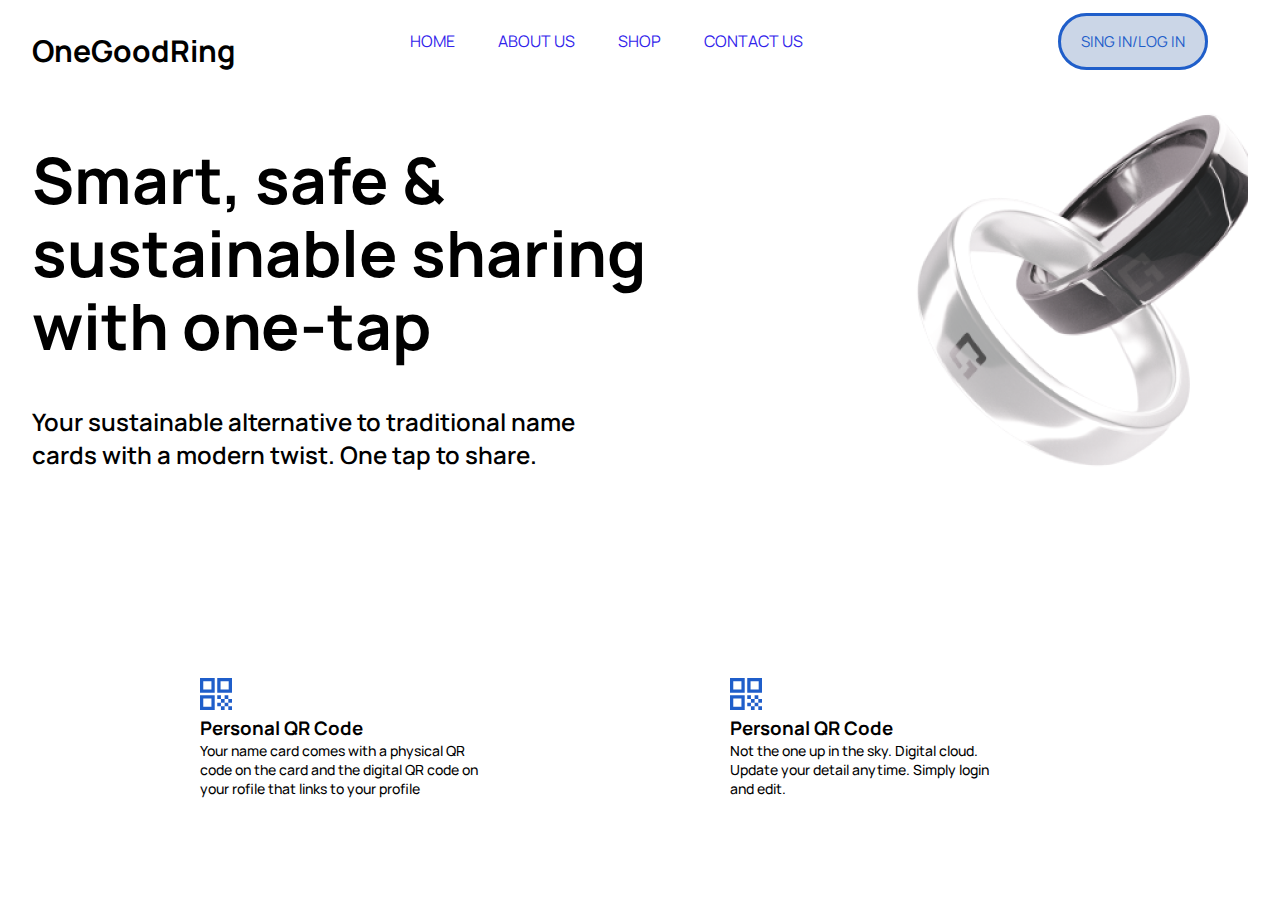
==== Galerey/index.html @ 7e26c716 "commit" ====
<!DOCTYPE html>
<html lang="en">
  <head>
    <link rel="stylesheet" href="style.css" />
    <meta charset="UTF-8" />
    <meta http-equiv="X-UA-Compatible" content="IE=edge" />
    <meta name="viewport" content="width=device-width, initial-scale=1.0" />
    <title>Document</title>
    <link
      href="https://fonts.googleapis.com/css2?family=Kolker+Brush&family=Manrope:wght@200;300;400;500;600;700;800&family=Montserrat:ital,wght@0,100;0,200;0,300;0,400;0,500;0,600;0,700;0,900;1,300;1,400;1,500;1,600;1,800&display=swap"
      rel="stylesheet"
    />
  </head>
  <body>
    <div class="hadder">
      <div class="wrapper">
        <div class="hadder-content">
          <h1 class="logo">OneGoodRing</h1>
          <div class="menuiteams">
            <a href="" class="menuiteam">Home</a>
            <a href="" class="menuiteam">About us</a>
            <a href="" class="menuiteam">Shop</a>
            <a href="" class="menuiteam">Contact us</a>
          </div>
          <div class="buttoms">
            <a href="" class="buttom1">Sing In/Log In</a>
          </div>
        </div>
      </div>
      <div class="offer">
        <div class="wrapper">
          <div class="page">
            <div class="pageleft">
              <h1 class="title">
                Smart, safe & sustainable sharing with one-tap
              </h1>
              <p class="subtitle">
                Your sustainable alternative to traditional name cards with a
                modern twist. One tap to share.
              </p>
            </div>
            <div class="pageright">
              <img
                src="untitled12_bg-1653893782629-removebg-preview 1.png"
                alt=""
                class="pagerightimage"
              />
            </div>
          </div>
        </div>
      </div>
    </div>
    <div class="body">
      <div class="paragrafs">
        <div class="left">
          <div class="part">
            <svg
              width="32"
              height="32"
              viewBox="0 0 32 32"
              fill="none"
              xmlns="http://www.w3.org/2000/svg"
            >
              <path
                d="M0 14.7497V0H14.7073V14.7497H0ZM3.26358 11.4437H11.4437V3.30596H3.26358V11.4437ZM0 32V17.2927H14.7073V32H0ZM3.26358 28.7364H11.4437V20.5563H3.26358V28.7364ZM17.2503 14.7497V0H32V14.7497H17.2503ZM20.5563 11.4437H28.694V3.30596H20.5563V11.4437ZM28.3126 32V28.355H32V32H28.3126ZM17.2503 20.9801V17.2927H20.9377V20.9801H17.2503ZM20.9377 24.6675V20.9801H24.6252V24.6675H20.9377ZM17.2503 28.355V24.6675H20.9377V28.355H17.2503ZM20.9377 32V28.355H24.6252V32H20.9377ZM24.6252 28.355V24.6675H28.3126V28.355H24.6252ZM24.6252 20.9801V17.2927H28.3126V20.9801H24.6252ZM28.3126 24.6675V20.9801H32V24.6675H28.3126Z"
                fill="#1F5ECA"
              />
            </svg>
            <h3 class="bigtext">Personal QR Code</h3>
            <p class="paragraf">
              Your name card comes with a physical QR code on the card and the
              digital QR code on your rofile that links to your profile
            </p>
          </div>
          <div class="partsecond">
            <svg
              width="32"
              height="32"
              viewBox="0 0 32 32"
              fill="none"
              xmlns="http://www.w3.org/2000/svg"
            >
              <path
                d="M0 14.7497V0H14.7073V14.7497H0ZM3.26358 11.4437H11.4437V3.30596H3.26358V11.4437ZM0 32V17.2927H14.7073V32H0ZM3.26358 28.7364H11.4437V20.5563H3.26358V28.7364ZM17.2503 14.7497V0H32V14.7497H17.2503ZM20.5563 11.4437H28.694V3.30596H20.5563V11.4437ZM28.3126 32V28.355H32V32H28.3126ZM17.2503 20.9801V17.2927H20.9377V20.9801H17.2503ZM20.9377 24.6675V20.9801H24.6252V24.6675H20.9377ZM17.2503 28.355V24.6675H20.9377V28.355H17.2503ZM20.9377 32V28.355H24.6252V32H20.9377ZM24.6252 28.355V24.6675H28.3126V28.355H24.6252ZM24.6252 20.9801V17.2927H28.3126V20.9801H24.6252ZM28.3126 24.6675V20.9801H32V24.6675H28.3126Z"
                fill="#1F5ECA"
              />
            </svg>
            <h3 class="bigtext">Personal QR Code</h3>
            <p class="paragraf">
              Not the one up in the sky. Digital cloud. Update your detail
              anytime. Simply login and edit.
            </p>
          </div>
          <div class="partthird">
            <svg
              width="32"
              height="32"
              viewBox="0 0 32 32"
              fill="none"
              xmlns="http://www.w3.org/2000/svg"
            >
              <path
                d="M0 14.7497V0H14.7073V14.7497H0ZM3.26358 11.4437H11.4437V3.30596H3.26358V11.4437ZM0 32V17.2927H14.7073V32H0ZM3.26358 28.7364H11.4437V20.5563H3.26358V28.7364ZM17.2503 14.7497V0H32V14.7497H17.2503ZM20.5563 11.4437H28.694V3.30596H20.5563V11.4437ZM28.3126 32V28.355H32V32H28.3126ZM17.2503 20.9801V17.2927H20.9377V20.9801H17.2503ZM20.9377 24.6675V20.9801H24.6252V24.6675H20.9377ZM17.2503 28.355V24.6675H20.9377V28.355H17.2503ZM20.9377 32V28.355H24.6252V32H20.9377ZM24.6252 28.355V24.6675H28.3126V28.355H24.6252ZM24.6252 20.9801V17.2927H28.3126V20.9801H24.6252ZM28.3126 24.6675V20.9801H32V24.6675H28.3126Z"
                fill="#1F5ECA"
              />
            </svg>
            <h3 class="bigtext">Personal QR Code</h3>
            <p class="paragraf">
              Your digital name card knows no boundaries. Share it on virtual
              meetings, emails or messengers. Yes you can.
            </p>
          </div>
        </div>
      </div>
    </div>
  </body>
</html>
---- Galerey/style.css ----
* {
  font-family: "Manrope", sans-serif;
  margin: 0px;
  padding: 0px;
}
.logo {
  font-size: 30px;
}
.hadder {
  padding: 30px 30px 30px 30px;
}
.hadder-content {
  display: flex;
  justify-content: space-between;
}
.menuiteam {
  text-decoration: none;
  color: rgb(49, 35, 235);
  margin-right: 40px;
  text-transform: uppercase;
  size: 5px;
}

.buttom1 {
  text-decoration: none;
  text-transform: uppercase;
  color: #1f5eca;
  margin: 40px;
  padding: 15px 20px;
  font-size: 15px;
  background-color: #cbd6e7;
  border-radius: 40px;
  border: solid #1f5eca;
}
.page {
  box-sizing: border-box;
  display: flex;
  align-items: center;
  justify-content: space-between;
}
.pageright {
  max-width: 340px;
}
.pageleft {
  max-width: 696px;
  width: 100%;
}
.subtitle {
  font-weight: 600;
  font-size: 24px;
  width: 592px;
  height: 70px;
}
.title {
  font-weight: 700;
  font-size: 64px;
  line-height: 114%;
  width: 696px;
  height: 219px;
  margin-bottom: 42px;
}
.wrapper {
  max-width: 1216px;
  margin: auto;
}
.buttom {
  padding: 15px 20px;
  font-size: 15px;
  background-color: #cbd6e7;
  border-radius: 40px;
  border: solid #1f5eca;
  color: #1f5eca;
}
.paragraf {
  font-size: 17px;
  width: 280px;
  font-weight: 500;
  font-size: 14px;
}
.body {
  max-width: 892px;
  margin-top: 100px;
}
.part {
  margin-left: 200px;
}
.partsecond {
  margin: auto;

  margin-left: 250px;
}
.left {
  display: flex;
}
.partthird {
  margin-left: 300px;
}
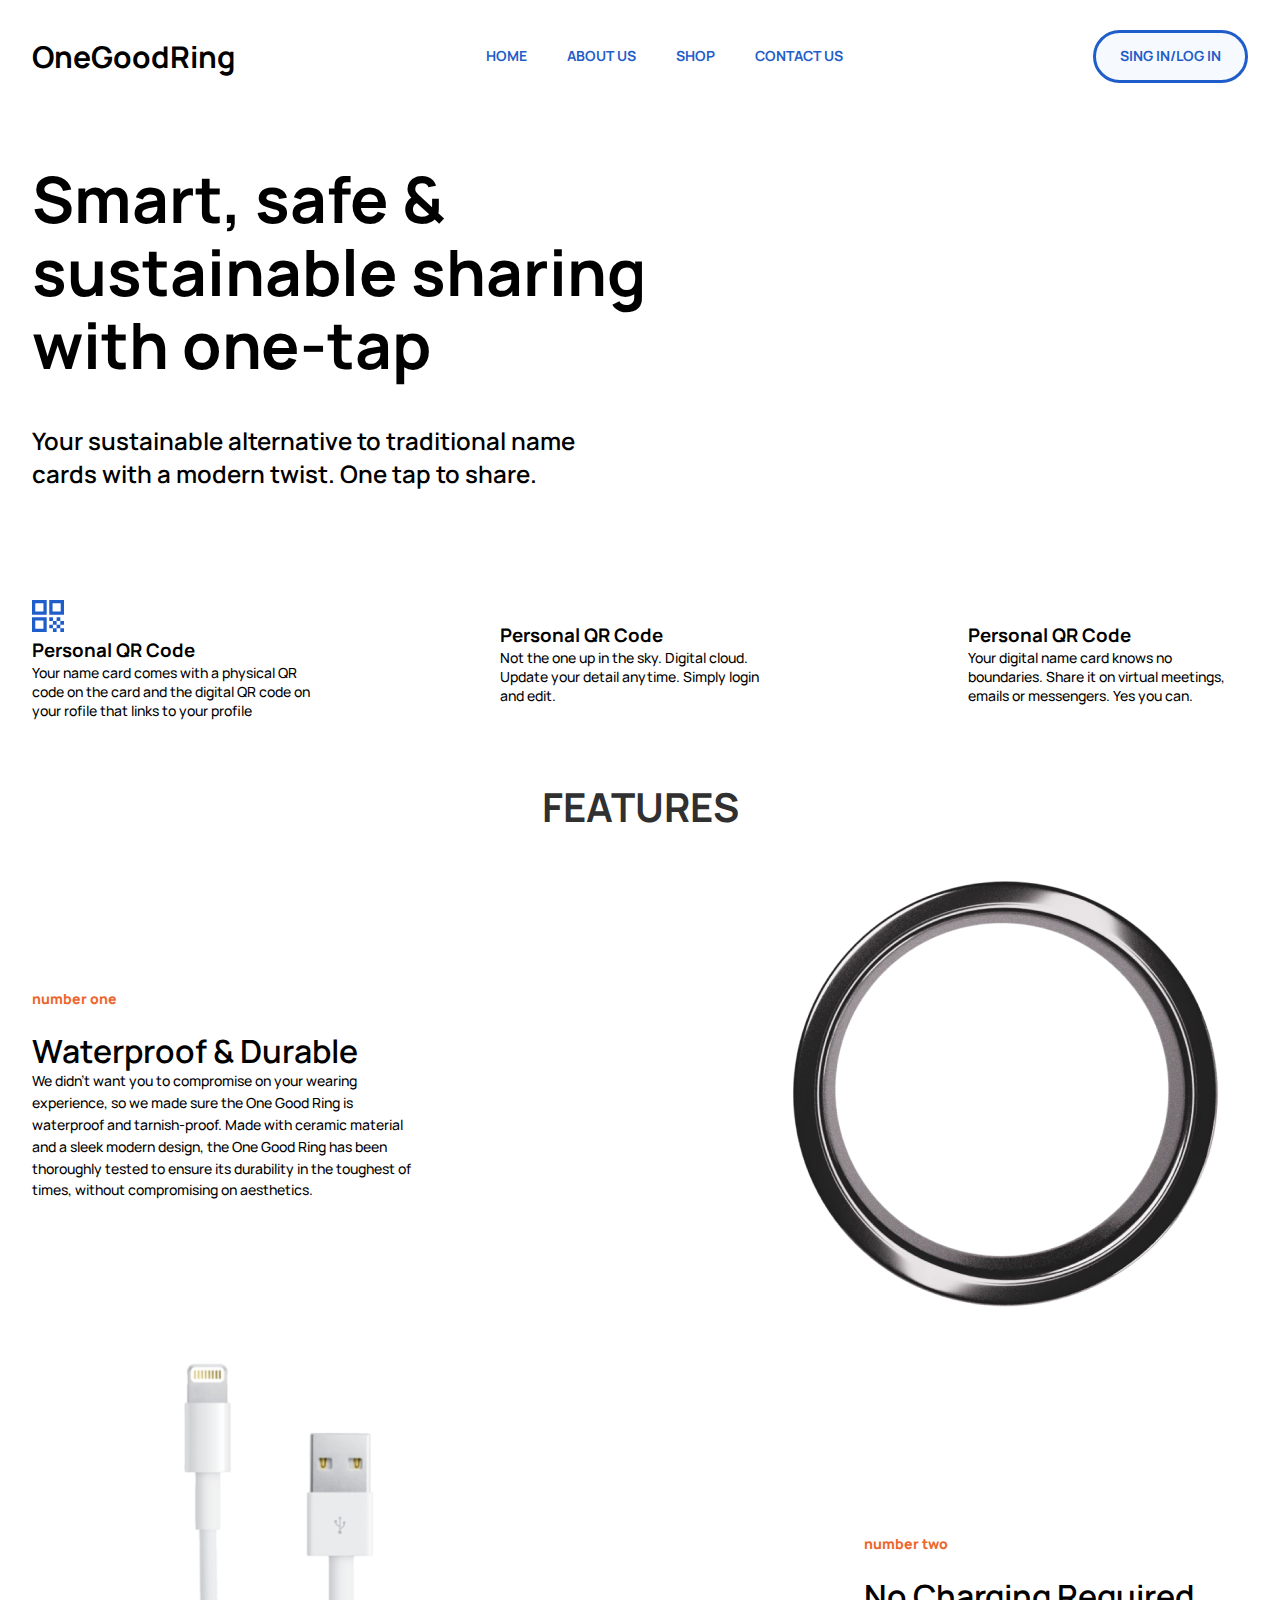
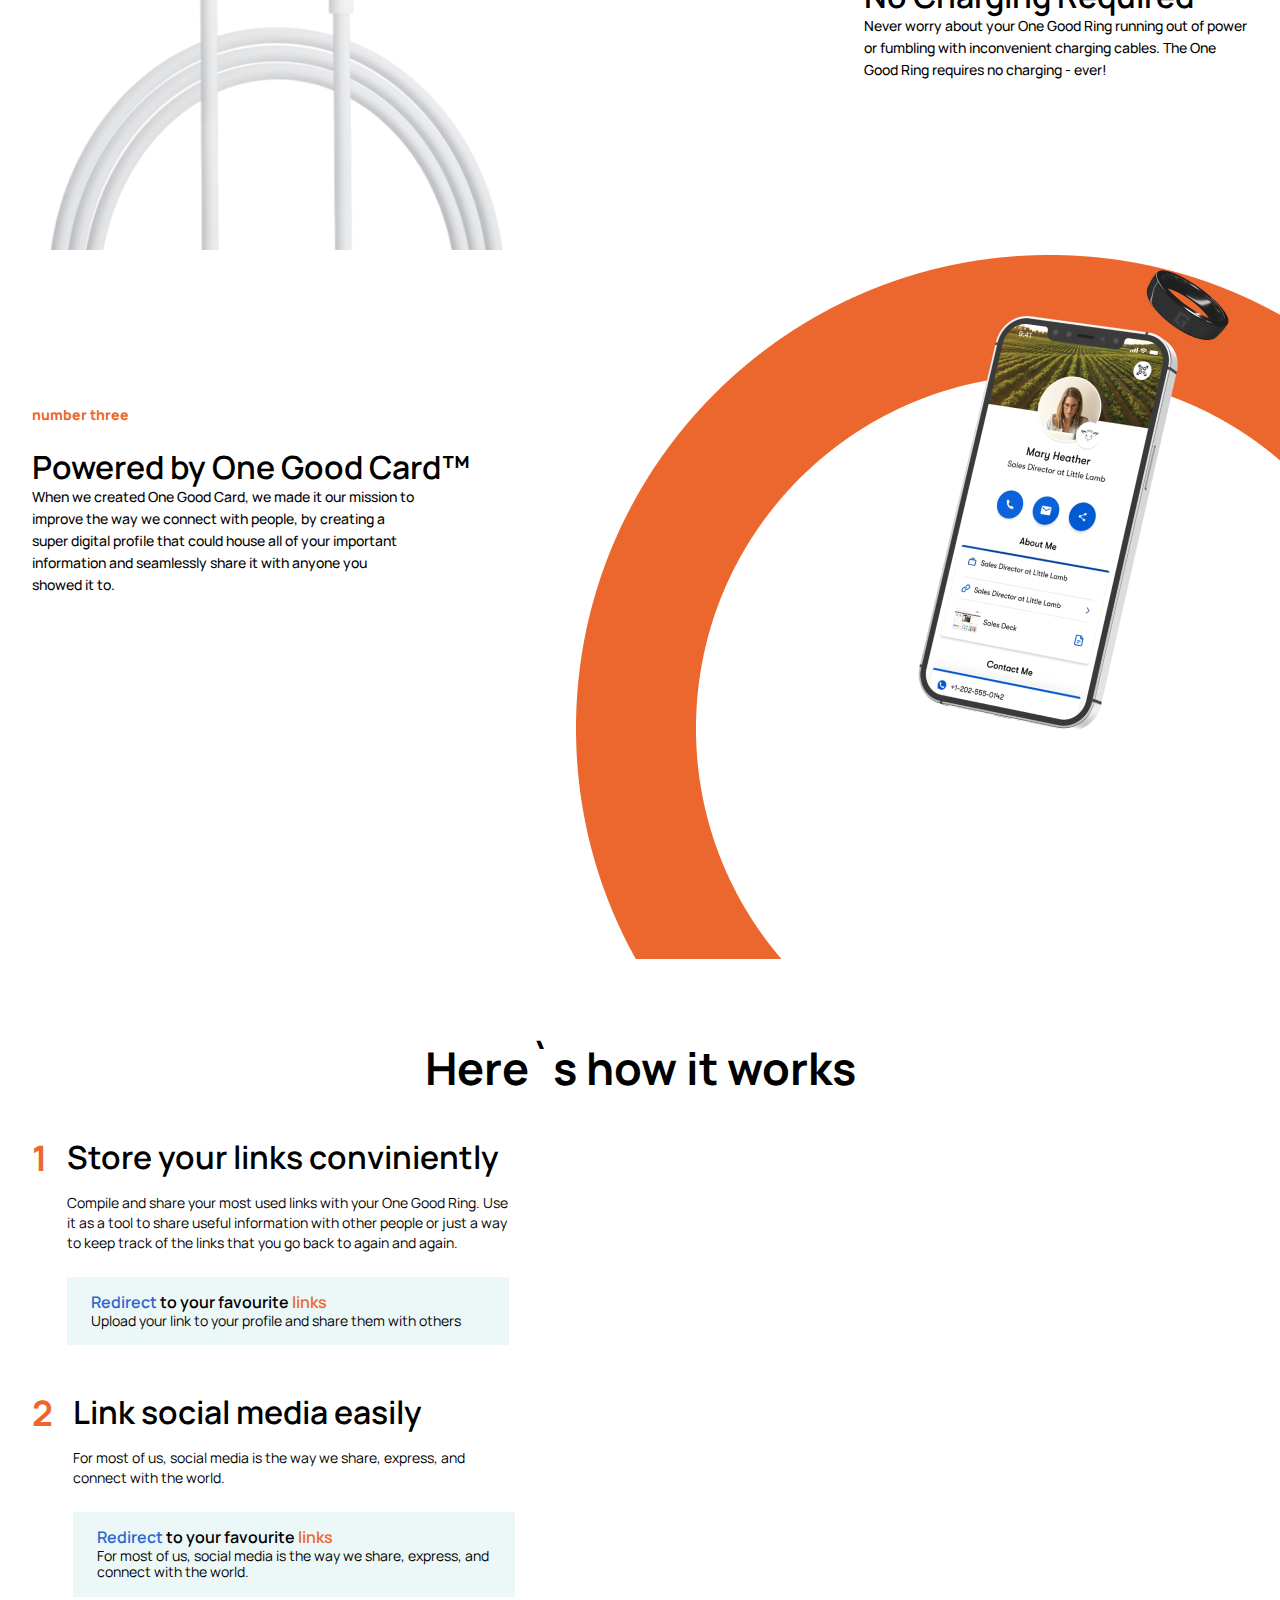
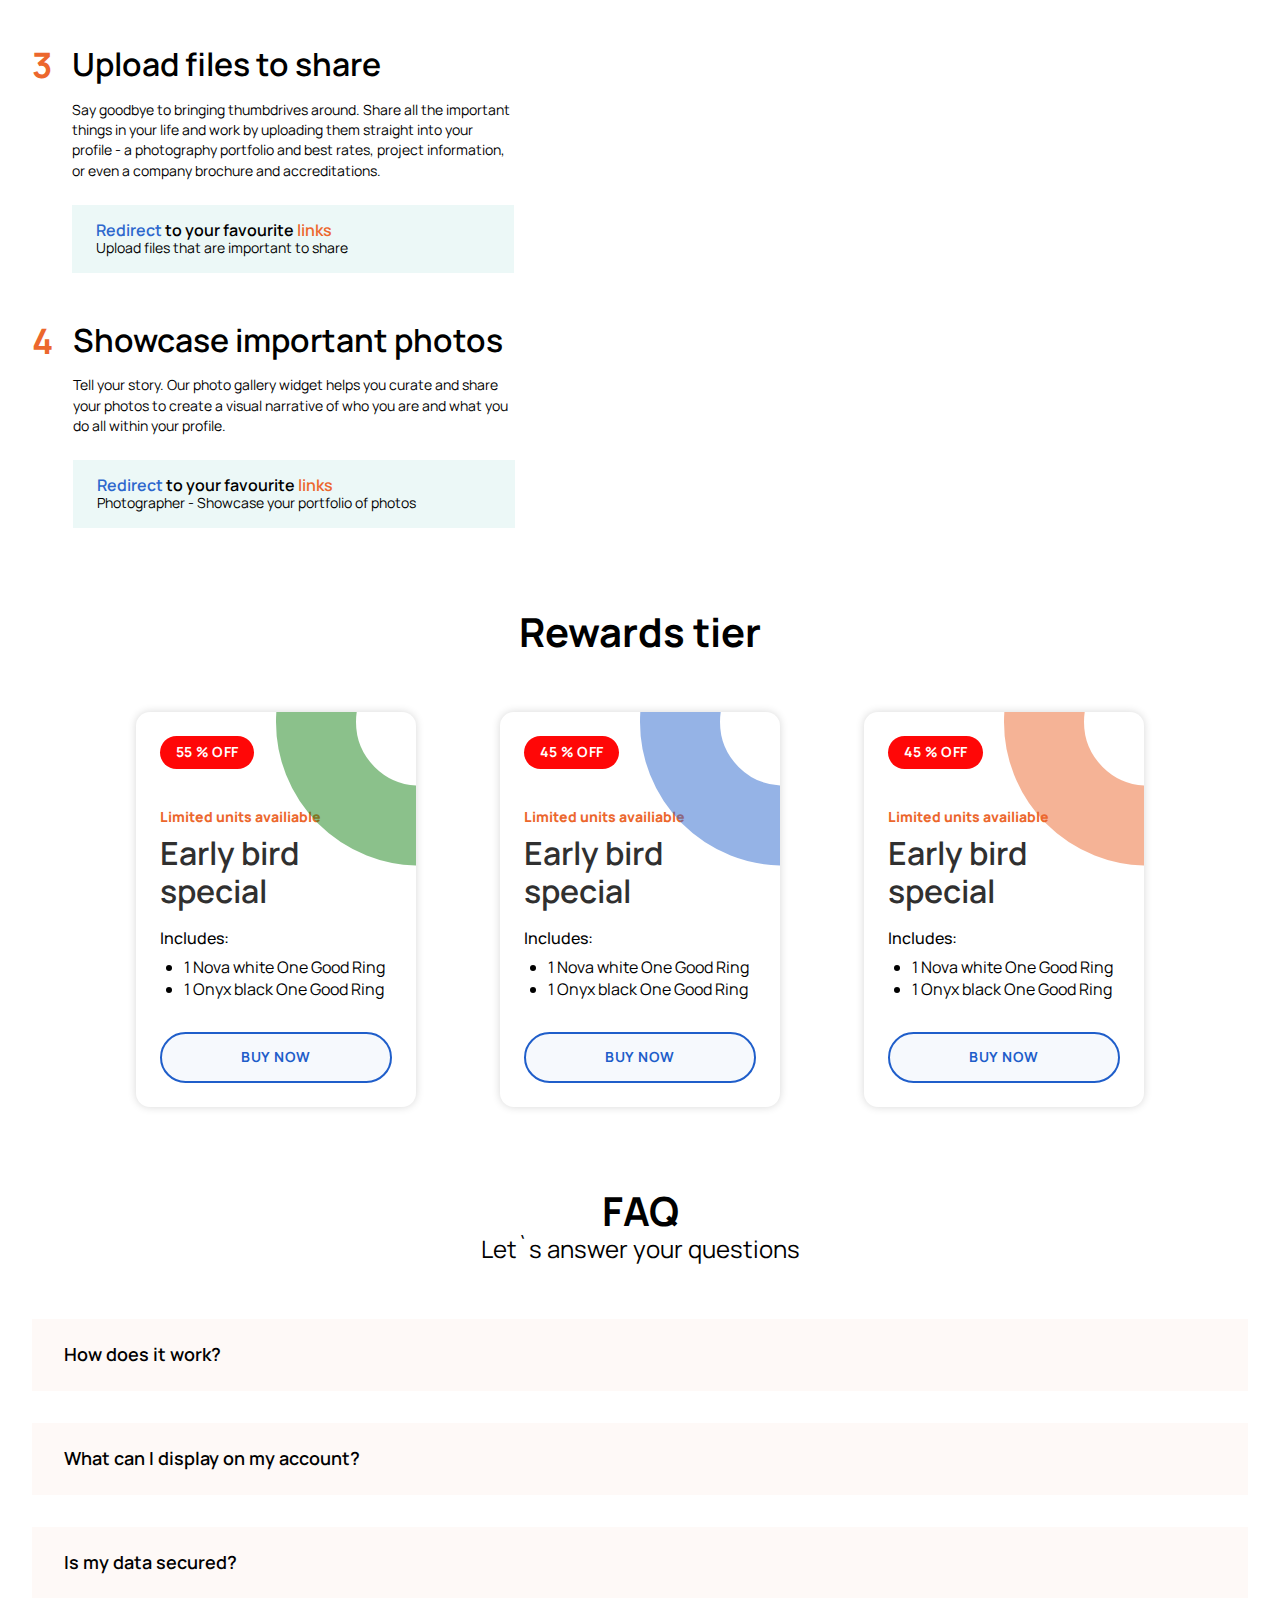
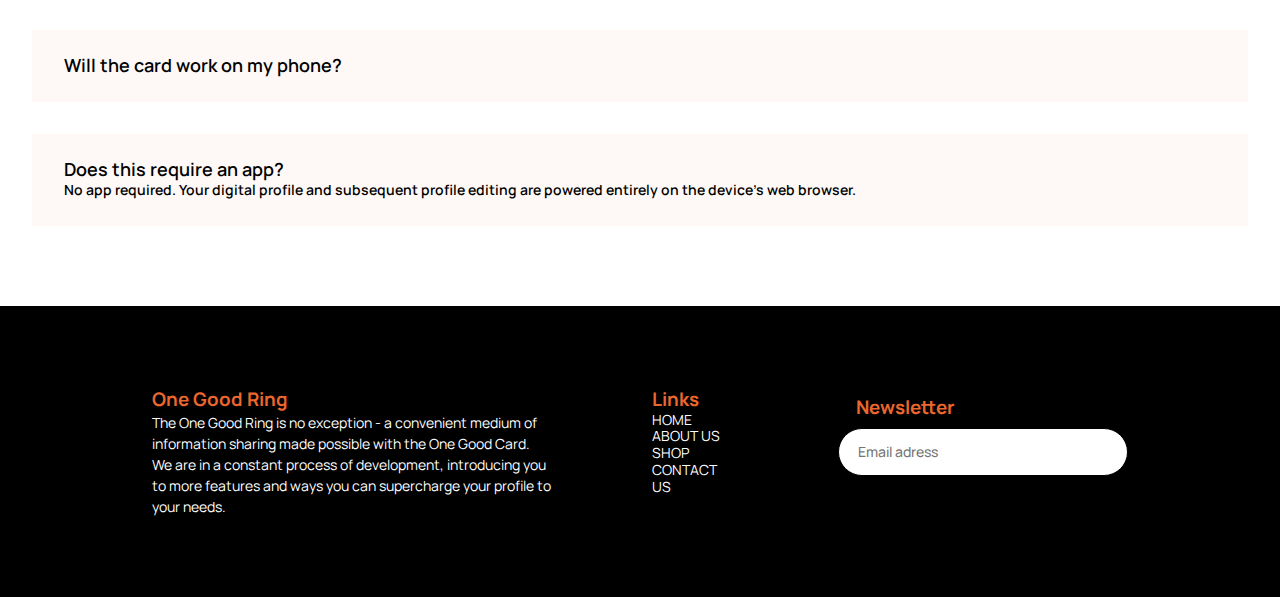
==== commit 7a7d7be1: "maket" ====
--- a/Galerey/index.html
+++ b/Galerey/index.html
@@ -39,19 +39,12 @@
                 modern twist. One tap to share.
               </p>
             </div>
-            <div class="pageright">
-              <img
-                src="untitled12_bg-1653893782629-removebg-preview 1.png"
-                alt=""
-                class="pagerightimage"
-              />
-            </div>
           </div>
         </div>
       </div>
     </div>
     <div class="body">
-      <div class="paragrafs">
+      <div class="wrapper">
         <div class="left">
           <div class="part">
             <svg
@@ -72,38 +65,17 @@
               digital QR code on your rofile that links to your profile
             </p>
           </div>
-          <div class="partsecond">
-            <svg
-              width="32"
-              height="32"
-              viewBox="0 0 32 32"
-              fill="none"
-              xmlns="http://www.w3.org/2000/svg"
-            >
-              <path
-                d="M0 14.7497V0H14.7073V14.7497H0ZM3.26358 11.4437H11.4437V3.30596H3.26358V11.4437ZM0 32V17.2927H14.7073V32H0ZM3.26358 28.7364H11.4437V20.5563H3.26358V28.7364ZM17.2503 14.7497V0H32V14.7497H17.2503ZM20.5563 11.4437H28.694V3.30596H20.5563V11.4437ZM28.3126 32V28.355H32V32H28.3126ZM17.2503 20.9801V17.2927H20.9377V20.9801H17.2503ZM20.9377 24.6675V20.9801H24.6252V24.6675H20.9377ZM17.2503 28.355V24.6675H20.9377V28.355H17.2503ZM20.9377 32V28.355H24.6252V32H20.9377ZM24.6252 28.355V24.6675H28.3126V28.355H24.6252ZM24.6252 20.9801V17.2927H28.3126V20.9801H24.6252ZM28.3126 24.6675V20.9801H32V24.6675H28.3126Z"
-                fill="#1F5ECA"
-              />
-            </svg>
+          <div class="part">
+            <img src="/images/cloud.svg" alt="" class="cloud" />
             <h3 class="bigtext">Personal QR Code</h3>
             <p class="paragraf">
               Not the one up in the sky. Digital cloud. Update your detail
               anytime. Simply login and edit.
             </p>
           </div>
-          <div class="partthird">
-            <svg
-              width="32"
-              height="32"
-              viewBox="0 0 32 32"
-              fill="none"
-              xmlns="http://www.w3.org/2000/svg"
-            >
-              <path
-                d="M0 14.7497V0H14.7073V14.7497H0ZM3.26358 11.4437H11.4437V3.30596H3.26358V11.4437ZM0 32V17.2927H14.7073V32H0ZM3.26358 28.7364H11.4437V20.5563H3.26358V28.7364ZM17.2503 14.7497V0H32V14.7497H17.2503ZM20.5563 11.4437H28.694V3.30596H20.5563V11.4437ZM28.3126 32V28.355H32V32H28.3126ZM17.2503 20.9801V17.2927H20.9377V20.9801H17.2503ZM20.9377 24.6675V20.9801H24.6252V24.6675H20.9377ZM17.2503 28.355V24.6675H20.9377V28.355H17.2503ZM20.9377 32V28.355H24.6252V32H20.9377ZM24.6252 28.355V24.6675H28.3126V28.355H24.6252ZM24.6252 20.9801V17.2927H28.3126V20.9801H24.6252ZM28.3126 24.6675V20.9801H32V24.6675H28.3126Z"
-                fill="#1F5ECA"
-              />
-            </svg>
+
+          <div class="part">
+            <img src="/images/set.png" alt="" class="settings" />
             <h3 class="bigtext">Personal QR Code</h3>
             <p class="paragraf">
               Your digital name card knows no boundaries. Share it on virtual
@@ -113,5 +85,327 @@
         </div>
       </div>
     </div>
+
+    <div class="features">
+      <div class="wrapper">
+        <h2 class="headline">Features</h2>
+        <div class="features-conteiner">
+          <div class="partleft">
+            <p class="subheadline">number one</p>
+            <h3 class="name">Waterproof & Durable</h3>
+            <p class="description">
+              We didn't want you to compromise on your wearing experience, so we
+              made sure the One Good Ring is waterproof and tarnish-proof. Made
+              with ceramic material and a sleek modern design, the One Good Ring
+              has been thoroughly tested to ensure its durability in the
+              toughest of times, without compromising on aesthetics.
+            </p>
+          </div>
+          <div class="partright">
+            <img src="images/ring.png" alt="" class="ring" />
+          </div>
+        </div>
+      </div>
+    </div>
+
+    <div class="features">
+      <div class="wrapper">
+        <div class="features-conteiner">
+          <div class="partright">
+            <img src="images/cable.png" alt="" class="ring" />
+          </div>
+          <div class="partleft">
+            <p class="subheadline">number two</p>
+            <h3 class="name">No Charging Required</h3>
+            <p class="description">
+              Never worry about your One Good Ring running out of power or
+              fumbling with inconvenient charging cables. The One Good Ring
+              requires no charging - ever!
+            </p>
+          </div>
+        </div>
+      </div>
+    </div>
+    <div class="features">
+      <div class="wrapper">
+        <div class="features-conteiner">
+          <div class="partleft">
+            <p class="subheadline">number three</p>
+            <h3 class="name">Powered by One Good Card™</h3>
+            <p class="description">
+              When we created One Good Card, we made it our mission to improve
+              the way we connect with people, by creating a super digital
+              profile that could house all of your important information and
+              seamlessly share it with anyone you showed it to.
+            </p>
+          </div>
+          <div class="partright">
+            <img src="images/Elipse.png" alt="" class="decoration" />
+            <img src="images/phone.png" alt="" class="ring" />
+          </div>
+        </div>
+      </div>
+    </div>
+    <div class="explanation indent">
+      <div class="wrapper">
+        <h2 class="explanation-title">Here`s how it works</h2>
+        <div class="explanation-conteiner">
+          <div class="info-iteam">
+            <h3 class="number">1</h3>
+            <div class="info-content">
+              <h3 class="info-title">Store your links conviniently</h3>
+              <p class="info-descr">
+                Compile and share your most used links with your One Good Ring.
+                Use it as a tool to share useful information with other people
+                or just a way to keep track of the links that you go back to
+                again and again.
+              </p>
+
+              <div class="addition">
+                <span class="addition-title"
+                  ><span class="blue">Redirect</span> to your favourite
+                  <span class="orange">links</span>
+                  <span class="addition-title-second"
+                    >Upload your link to your profile and share them with
+                    others</span
+                  ></span
+                >
+              </div>
+            </div>
+            <img src="/images/image 24.png" alt="" class="explanation-image" />
+          </div>
+        </div>
+      </div>
+    </div>
+    <div class="explanation">
+      <div class="wrapper">
+        <div class="explanation-conteiner">
+          <div class="info-iteam">
+            <h3 class="number">2</h3>
+            <div class="info-content">
+              <h3 class="info-title">Link social media easily</h3>
+              <p class="info-descr">
+                For most of us, social media is the way we share, express, and
+                connect with the world.
+              </p>
+
+              <div class="addition">
+                <span class="addition-title"
+                  ><span class="blue">Redirect</span> to your favourite
+                  <span class="orange">links</span>
+                  <span class="addition-title-second"
+                    >For most of us, social media is the way we share, express,
+                    and connect with the world.</span
+                  ></span
+                >
+              </div>
+            </div>
+            <img
+              src="/images/phone-howitwork.png"
+              alt=""
+              class="explanation-image"
+            />
+          </div>
+        </div>
+      </div>
+    </div>
+    <div class="explanation">
+      <div class="wrapper">
+        <div class="explanation-conteiner">
+          <div class="info-iteam">
+            <h3 class="number">3</h3>
+            <div class="info-content">
+              <h3 class="info-title">Upload files to share</h3>
+              <p class="info-descr">
+                Say goodbye to bringing thumbdrives around. Share all the
+                important things in your life and work by uploading them
+                straight into your profile - a photography portfolio and best
+                rates, project information, or even a company brochure and
+                accreditations.
+              </p>
+
+              <div class="addition">
+                <span class="addition-title"
+                  ><span class="blue">Redirect</span> to your favourite
+                  <span class="orange">links</span>
+                  <span class="addition-title-second"
+                    >Upload files that are important to share</span
+                  ></span
+                >
+              </div>
+            </div>
+            <img
+              src="/images/phone-computer.png"
+              alt=""
+              class="explanation-image"
+            />
+          </div>
+        </div>
+      </div>
+    </div>
+    <div class="explanation">
+      <div class="wrapper">
+        <div class="explanation-conteiner">
+          <div class="info-iteam">
+            <h3 class="number">4</h3>
+            <div class="info-content">
+              <h3 class="info-title">Showcase important photos</h3>
+              <p class="info-descr">
+                Tell your story. Our photo gallery widget helps you curate and
+                share your photos to create a visual narrative of who you are
+                and what you do all within your profile.
+              </p>
+
+              <div class="addition">
+                <span class="addition-title"
+                  ><span class="blue">Redirect</span> to your favourite
+                  <span class="orange">links</span>
+                  <span class="addition-title-second"
+                    >Photographer - Showcase your portfolio of photos
+                  </span></span
+                >
+              </div>
+            </div>
+            <img src="/images/compyter.png" alt="" class="explanation-image" />
+          </div>
+        </div>
+      </div>
+    </div>
+
+    <div class="conteiner">
+      <h2 class="rewards-title">Rewards tier</h2>
+      <div class="cards">
+        <div class="card">
+          <span class="card-bage">55 % OFF</span>
+          <p class="card-info">Limited units availiable</p>
+          <h3 class="card-title">Early bird special</h3>
+          <span class="card-list-title">Includes:</span>
+          <ul class="card-list">
+            <li class="card-liust-iteam">1 Nova white One Good Ring</li>
+            <li class="card-liust-iteam">1 Onyx black One Good Ring</li>
+          </ul>
+          <a href="" class="card-botton">Buy NOW</a>
+          <svg
+            class="card-bg"
+            width="140"
+            height="154"
+            viewBox="0 0 140 154"
+            fill="none"
+            xmlns="http://www.w3.org/2000/svg"
+          >
+            <circle
+              opacity="0.5"
+              cx="143.5"
+              cy="10"
+              r="103.5"
+              stroke="#188418"
+              stroke-width="80"
+            />
+          </svg>
+        </div>
+        <div class="card">
+          <span class="card-bage">45 % OFF</span>
+          <p class="card-info">Limited units availiable</p>
+          <h3 class="card-title">Early bird special</h3>
+          <span class="card-list-title">Includes:</span>
+          <ul class="card-list">
+            <li class="card-liust-iteam">1 Nova white One Good Ring</li>
+            <li class="card-liust-iteam">1 Onyx black One Good Ring</li>
+          </ul>
+          <a href="" class="card-botton">Buy NOW</a>
+          <svg
+            class="card-bg"
+            width="140"
+            height="154"
+            viewBox="0 0 140 154"
+            fill="none"
+            xmlns="http://www.w3.org/2000/svg"
+          >
+            <circle
+              opacity="0.5"
+              cx="143.5"
+              cy="10"
+              r="103.5"
+              stroke="#2C68CD"
+              stroke-width="80"
+            />
+          </svg>
+        </div>
+        <div class="card">
+          <span class="card-bage">45 % OFF</span>
+          <p class="card-info">Limited units availiable</p>
+          <h3 class="card-title">Early bird special</h3>
+          <span class="card-list-title">Includes:</span>
+          <ul class="card-list">
+            <li class="card-liust-iteam">1 Nova white One Good Ring</li>
+            <li class="card-liust-iteam">1 Onyx black One Good Ring</li>
+          </ul>
+          <a href="" class="card-botton">Buy NOW</a>
+          <svg
+            class="card-bg"
+            width="140"
+            height="154"
+            viewBox="0 0 140 154"
+            fill="none"
+            xmlns="http://www.w3.org/2000/svg"
+          >
+            <circle
+              opacity="0.5"
+              cx="143.5"
+              cy="10"
+              r="103.5"
+              stroke="#EC672D"
+              stroke-width="80"
+            />
+          </svg>
+        </div>
+      </div>
+    </div>
+    <div class="faq">
+      <div class="wrapper">
+        <h2 class="faq-title">faq</h2>
+        <p class="faq-subtitle">Let`s answer your questions</p>
+        <div class="questions">
+          <p class="question">How does it work?</p>
+
+          <p class="question">What can I display on my account?</p>
+          <p class="question">Is my data secured?</p>
+          <p class="question">Will the card work on my phone?</p>
+          <p class="question an">
+            Does this require an app?
+            <span class="answer"
+              >No app required. Your digital profile and subsequent profile
+              editing are powered entirely on the device's web browser.
+            </span>
+          </p>
+        </div>
+      </div>
+    </div>
+    <div class="futter">
+      <div class="wrapper">
+        <div class="futter-conteiner">
+          <div class="futter-text">
+            <h3 class="futter-title">One Good Ring</h3>
+            <p class="futter-subtitle">
+              The One Good Ring is no exception - a convenient medium of
+              information sharing made possible with the One Good Card. We are
+              in a constant process of development, introducing you to more
+              features and ways you can supercharge your profile to your needs.
+            </p>
+          </div>
+          <div class="futter-links">
+            <h3 class="futter-links-conteiner">Links</h3>
+            <a href="" class="futter-link">home</a>
+            <a href="" class="futter-link">about us</a>
+            <a href="" class="futter-link">Shop</a>
+            <a href="" class="futter-link">contact us</a>
+          </div>
+          <div class="search">
+            <h3 class="futter-title space">Newsletter</h3>
+            <input type="text" class="input" placeholder="Email adress" />
+          </div>
+        </div>
+      </div>
+    </div>
   </body>
 </html>
--- a/Galerey/style.css
+++ b/Galerey/style.css
@@ -5,32 +5,47 @@
 }
 .logo {
   font-size: 30px;
+  border-radius: 4px;
 }
 .hadder {
   padding: 30px 30px 30px 30px;
 }
+.menuiteams {
+  display: flex;
+  gap: 40px;
+}
 .hadder-content {
   display: flex;
   justify-content: space-between;
+  align-items: center;
 }
 .menuiteam {
   text-decoration: none;
-  color: rgb(49, 35, 235);
-  margin-right: 40px;
+  color: #1f5eca;
+  font-size: 14px;
+  line-height: 120%;
+  font-family: Manrope;
   text-transform: uppercase;
   size: 5px;
+  letter-spacing: 5%;
+  font-style: Bold;
+  font-weight: 700;
 }
 
 .buttom1 {
   text-decoration: none;
   text-transform: uppercase;
   color: #1f5eca;
-  margin: 40px;
-  padding: 15px 20px;
+
+  padding: 15px 24px;
   font-size: 15px;
-  background-color: #cbd6e7;
+  background-color: rgba(31, 94, 202, 0.04);
   border-radius: 40px;
   border: solid #1f5eca;
+  font-weight: 700;
+  font-size: 14px;
+  line-height: 120%;
+  display: inline-block;
 }
 .page {
   box-sizing: border-box;
@@ -38,8 +53,22 @@
   align-items: center;
   justify-content: space-between;
 }
-.pageright {
-  max-width: 340px;
+@media (max-width: 896px) {
+  .hadder-content {
+    flex-direction: column;
+    gap: 20px;
+  }
+  .menuiteams {
+    flex-direction: column;
+    gap: 15px;
+    text-align: center;
+  }
+}
+.offer {
+  background-image: url(/images/rings.png);
+  background-repeat: no-repeat;
+  background-position: right;
+  padding: 80px 0;
 }
 .pageleft {
   max-width: 696px;
@@ -48,21 +77,17 @@
 .subtitle {
   font-weight: 600;
   font-size: 24px;
-  width: 592px;
-  height: 70px;
+  max-width: 592px;
 }
 .title {
   font-weight: 700;
   font-size: 64px;
   line-height: 114%;
-  width: 696px;
-  height: 219px;
+  max-width: 696px;
+
   margin-bottom: 42px;
 }
-.wrapper {
-  max-width: 1216px;
-  margin: auto;
-}
+
 .buttom {
   padding: 15px 20px;
   font-size: 15px;
@@ -73,25 +98,392 @@
 }
 .paragraf {
   font-size: 17px;
+
+  font-weight: 500;
+  font-size: 14px;
+}
+.part {
+  max-width: 280px;
+  width: 100%;
+}
+.left {
+  display: flex;
+  justify-content: space-between;
+  gap: 32px;
+}
+@media (max-width: 595px) {
+  .left {
+    flex-direction: column;
+  }
+}
+.wrapper {
+  max-width: 1216px;
+  margin: auto;
+}
+.subheadline {
+  font-size: 14px;
+  line-height: 17px;
+  color: #ec672d;
+  margin-bottom: 24px;
+  font-style: normal;
+  font-weight: 800;
+  font-size: 14px;
+  line-height: 120%;
+}
+.headline {
+  color: #303030;
+  font-style: normal;
+  font-weight: 700;
+  font-size: 40px;
+  line-height: 120%;
+  text-transform: uppercase;
+  text-align: center;
+  margin-top: 63px;
+}
+.name {
+  font-style: normal;
+  font-weight: 600;
+  font-size: 32px;
+  line-height: 120%;
+}
+.description {
+  font-style: normal;
+  font-weight: 500;
+  font-size: 14px;
+  line-height: 156%;
+  width: 384px;
+}
+.pageleft {
+  max-width: 696px;
+}
+.features-conteiner {
+  display: flex;
+  justify-content: space-between;
+  align-items: center;
+}
+.decoration {
+  position: absolute;
+  right: 0;
+  z-index: -1;
+}
+@media (max-width: 750px) {
+  .features-conteiner {
+    flex-direction: column;
+  }
+}
+.rewards-conteiner {
+  max-width: 1008px;
+  margin: auto;
+  padding-top: 200px;
+}
+.rewards-title {
+  text-align: center;
+  font-style: Bold;
+  font-size: 40px;
+  font-weight: 700;
+  line-height: 120%;
+  margin-bottom: 56px;
+}
+
+.explanation {
+  text-align: center;
+  line-height: 135%;
+  font-size: 30px;
+  padding-top: 48px;
+}
+.indent {
+  padding-top: 300px;
+}
+.info {
+  padding: 120px 0;
+}
+.info-conteiner {
+  display: flex;
+  justify-content: space-between;
+}
+
+.info-iteam {
+  display: flex;
+  align-items: flex-start;
+  gap: 20px;
+  max-width: 368px;
+}
+@media (max-width: 760px) {
+  .info-iteam {
+    flex-direction: column;
+  }
+}
+.info-title {
+  width: 442px;
+  margin-bottom: 16px;
+  font-family: "Manrope";
+  font-style: normal;
+  font-weight: 600;
+  font-size: 32px;
+  line-height: 120%;
+  font-style: SemiBold;
+  text-align: left;
+}
+.info-descr {
+  color: #000000;
+  font-weight: 400;
+  font-size: 14px;
+  line-height: 145%;
+  text-align: left;
+  margin-bottom: 10px;
+}
+.number {
+  color: #ec672d;
+}
+.explanation-title {
+  margin-bottom: 50px;
+}
+.addition-title {
+  background-color: #ecf8f7;
+}
+.addition {
+  font-weight: 600;
+  font-size: 16px;
+  line-height: 120%;
+}
+.blue {
+  color: #2c67cd;
+}
+.orange {
+  color: #ec672d;
+}
+.addition-title-second {
+  font-weight: 400;
+  font-size: 14px;
+  line-height: 120%;
+  width: 394px;
+}
+.conteiner {
+  padding-top: 80px;
+  max-width: 1008px;
+  margin: auto;
+}
+.rewards-title {
+  text-align: center;
+  font-weight: 700;
+  font-size: 40px;
+  line-height: 120%;
+  margin-bottom: 56px;
+}
+.card {
   width: 280px;
+  box-shadow: 0px 0px 8px rgba(0, 0, 0, 0.16);
+  border-radius: 14px;
+  box-sizing: border-box;
+  padding: 24px;
+  position: relative;
+}
+.card-bage {
+  padding: 8px 16px;
+  color: white;
+  background-color: #ff0707;
+  display: inline-block;
+  border-radius: 100px;
+  font-weight: 700;
+  font-size: 14px;
+  line-height: 120%;
+  letter-spacing: 0.02em;
+  margin-bottom: 40px;
+}
+.card-info {
+  font-weight: 800;
+  font-size: 14px;
+  line-height: 120%;
+  color: #ec672d;
+  margin-bottom: 8px;
+}
+.card-title {
+  font-weight: 600;
+  font-size: 32px;
+  line-height: 120%;
+  color: #303030;
+  margin-bottom: 18px;
+}
+.card-list-title {
+  display: block;
   font-weight: 500;
-  font-size: 14px;
-}
-.body {
-  max-width: 892px;
-  margin-top: 100px;
-}
-.part {
-  margin-left: 200px;
-}
-.partsecond {
-  margin: auto;
-
-  margin-left: 250px;
-}
-.left {
-  display: flex;
-}
-.partthird {
-  margin-left: 300px;
-}
+  font-size: 16px;
+  line-height: 120%;
+  margin-bottom: 8px;
+}
+.card-list-iteam {
+  font-weight: 400;
+  font-size: 16px;
+  line-height: 120%;
+}
+.card-list {
+  padding-left: 24px;
+  margin-bottom: 32px;
+}
+.card-botton {
+  display: block;
+  padding: 15px 0;
+  background: rgba(31, 94, 202, 0.04);
+  border: 2px solid #1f5eca;
+  border-radius: 100px;
+  text-decoration: none;
+  text-align: center;
+  font-weight: 700;
+  font-size: 14px;
+  line-height: 120%;
+  letter-spacing: 0.05em;
+  text-transform: uppercase;
+  color: #1f5eca;
+}
+.card-bg {
+  position: absolute;
+  top: 0;
+  right: 0;
+}
+.cards {
+  display: flex;
+  justify-content: space-between;
+  margin-bottom: 80px;
+}
+@media (max-width: 875px) {
+  .cards {
+    flex-direction: column;
+    align-items: center;
+    gap: 24px;
+  }
+}
+
+.addition-title {
+  display: block;
+  text-align: left;
+  padding: 16px 24px;
+}
+.addition-title-second {
+  display: block;
+  text-align: left;
+}
+.info-descr {
+  margin-bottom: 24px;
+}
+.explanation-conteiner {
+  display: flex;
+  justify-content: space-between;
+  align-items: center;
+  gap: 40px;
+}
+.faq-title {
+  font-size: 40px;
+  line-height: 120%;
+  text-transform: uppercase;
+  text-align: center;
+}
+.faq-subtitle {
+  line-height: 120%;
+  font-size: 24px;
+  text-align: center;
+  margin-bottom: 56px;
+}
+.question {
+  font-size: 18px;
+  line-height: 120%;
+  font-style: SemiBold;
+  font-weight: 600;
+  background-color: #fef9f7;
+  padding: 25px 32px;
+  margin-bottom: 32px;
+}
+.question-answer {
+  font-size: 18px;
+  line-height: 120%;
+  font-style: SemiBold;
+  font-weight: 600;
+  background-color: #fef9f7;
+  padding: 25px;
+}
+.faq {
+  margin-bottom: 80px;
+}
+.futter-title {
+  color: #ec672d;
+}
+.futter-subtitle {
+  width: 400px;
+  color: #ffffff;
+  line-height: 150%;
+  font-size: 14px;
+}
+.futter {
+  background-color: #000000;
+  padding: 80px 152px;
+  display: flex;
+  flex-direction: row;
+}
+.futter-links-conteiner {
+  color: #ec672d;
+  display: inline;
+  display: flex;
+  flex-direction: column;
+}
+.futter-link {
+  text-decoration: none;
+  color: #ffffff;
+  text-transform: uppercase;
+  font-weight: 400;
+  display: block;
+  line-height: 120%;
+  font-size: 14px;
+}
+.input {
+  width: 290px;
+  font-weight: 500;
+  font-size: 14px;
+  line-height: 28px;
+  padding: 16px 19px;
+  border: 1px solid #000000;
+  border-radius: 30px;
+  box-sizing: border-box;
+  height: 48px;
+}
+.futter-botton {
+  text-decoration: none;
+  padding: 16px 24px;
+  color: #ffffff;
+  background-color: #303030;
+  border-radius: 30px;
+}
+
+.answer {
+  display: block;
+}
+.addition-title {
+  margin-right: 300px;
+  box-sizing: border-box;
+}
+.info-descr {
+  max-width: 442px;
+}
+.futter-conteiner {
+  display: flex;
+  gap: 100px;
+}
+.space {
+  margin-left: 10px;
+  padding: 8px;
+}
+@media (max-width: 1100px) {
+  .futter-conteiner {
+    flex-direction: column;
+  }
+}
+.addition-title {
+  gap: 20px;
+}
+.an {
+  margin-bottom: 16px;
+}
+.answer {
+  line-height: 145%;
+  font-size: 14px;
+  font-weight: 749px;
+  font-style: regular;
+}
